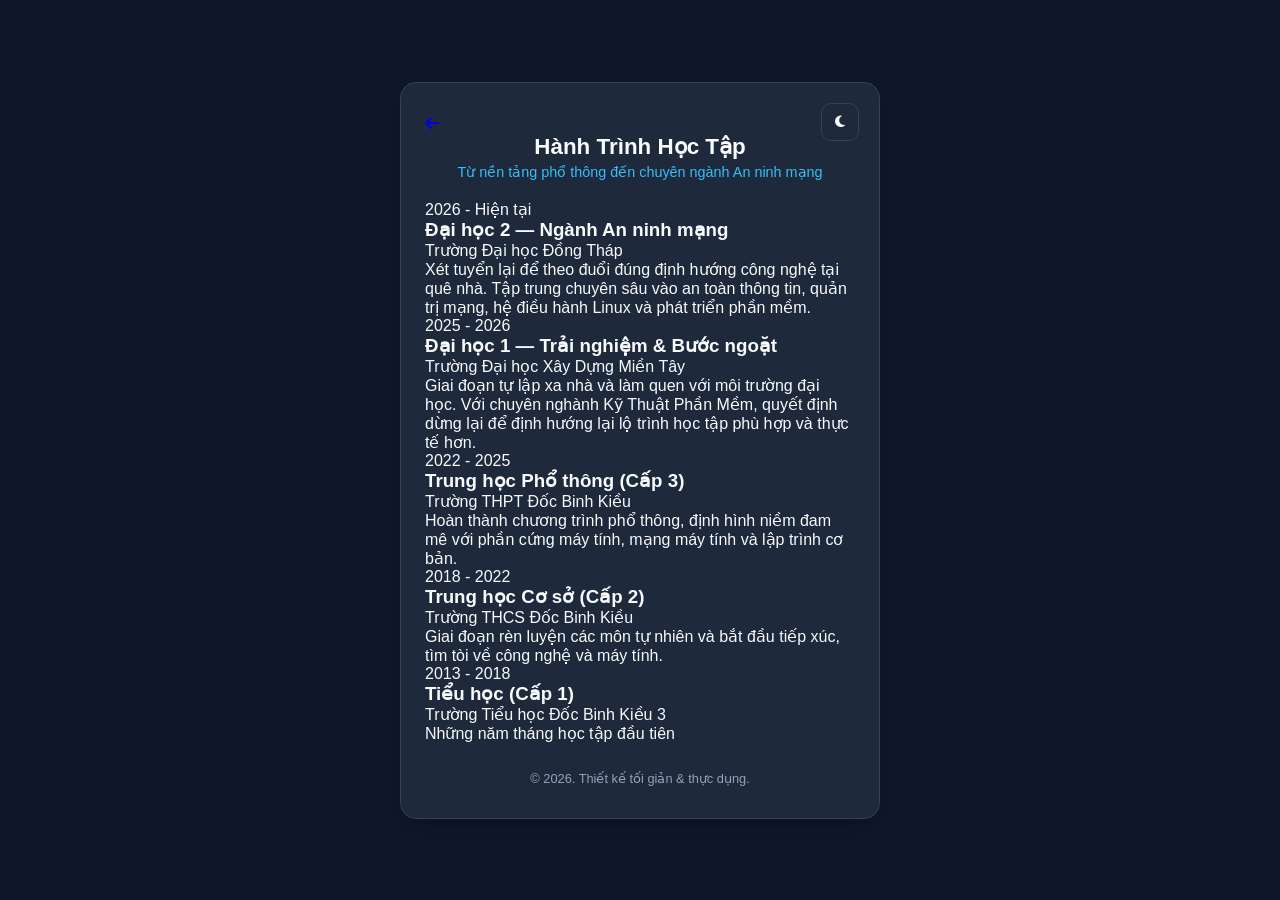
==== education.html @ 12145e3c "Add files via upload" ====
<!DOCTYPE html>
<html lang="vi">
<head>
    <meta charset="UTF-8">
    <meta name="viewport" content="width=device-width, initial-scale=1.0">
    <title>Quá Trình Học Tập | Portfolio</title>
    <link rel="stylesheet" href="style.css">
    <link rel="stylesheet" href="https://cdnjs.cloudflare.com/ajax/libs/font-awesome/6.5.0/css/all.min.css">
</head>
<body>
    <div class="container">
        <!-- Nút quay lại trang chủ -->
        <a href="index.html" class="back-btn" title="Quay lại trang chính">
            <i class="fa-solid fa-arrow-left"></i>
        </a>

        <!-- Nút chuyển đổi Dark/Light Mode -->
        <button id="theme-toggle" class="theme-btn" title="Đổi giao diện">
            <i class="fa-solid fa-moon"></i>
        </button>

        <header class="profile">
            <h1 class="name">Hành Trình Học Tập</h1>
            <p class="role">Từ nền tảng phổ thông đến chuyên ngành An ninh mạng</p>
        </header>

        <!-- Dòng thời gian (Timeline) -->
        <main class="timeline">
            <!-- Đại học 2 (Hiện tại) -->
            <div class="timeline-item current">
                <div class="timeline-dot"></div>
                <span class="timeline-date">2026 - Hiện tại</span>
                <h3 class="timeline-title">Đại học 2 — Ngành An ninh mạng</h3>
                <p class="timeline-school">Trường Đại học Đồng Tháp</p>
                <p class="timeline-desc">Xét tuyển lại để theo đuổi đúng định hướng công nghệ tại quê nhà. Tập trung chuyên sâu vào an toàn thông tin, quản trị mạng, hệ điều hành Linux và phát triển phần mềm.</p>
            </div>

            <!-- Đại học 1 -->
            <div class="timeline-item">
                <div class="timeline-dot"></div>
                <span class="timeline-date">2025 - 2026</span>
                <h3 class="timeline-title">Đại học 1 — Trải nghiệm & Bước ngoặt</h3>
                <p class="timeline-school">Trường Đại học Xây Dựng Miền Tây</p>
                <p class="timeline-desc">Giai đoạn tự lập xa nhà và làm quen với môi trường đại học. Với chuyên nghành Kỹ Thuật Phần Mềm, quyết định dừng lại để định hướng lại lộ trình học tập phù hợp và thực tế hơn.</p>
            </div>

            <!-- Cấp 3 -->
            <div class="timeline-item">
                <div class="timeline-dot"></div>
                <span class="timeline-date">2022 - 2025</span>
                <h3 class="timeline-title">Trung học Phổ thông (Cấp 3)</h3>
                <p class="timeline-school">Trường THPT Đốc Binh Kiều</p>
                <p class="timeline-desc">Hoàn thành chương trình phổ thông, định hình niềm đam mê với phần cứng máy tính, mạng máy tính và lập trình cơ bản.</p>
            </div>

            <!-- Cấp 2 -->
            <div class="timeline-item">
                <div class="timeline-dot"></div>
                <span class="timeline-date">2018 - 2022</span>
                <h3 class="timeline-title">Trung học Cơ sở (Cấp 2)</h3>
                <p class="timeline-school">Trường THCS Đốc Binh Kiều</p>
                <p class="timeline-desc">Giai đoạn rèn luyện các môn tự nhiên và bắt đầu tiếp xúc, tìm tòi về công nghệ và máy tính.</p>
            </div>

            <!-- Cấp 1 -->
            <div class="timeline-item">
                <div class="timeline-dot"></div>
                <span class="timeline-date">2013 - 2018</span>
                <h3 class="timeline-title">Tiểu học (Cấp 1)</h3>
                <p class="timeline-school">Trường Tiểu học Đốc Binh Kiều 3</p>
                <p class="timeline-desc">Những năm tháng học tập đầu tiên</p>
            </div>
        </main>

        <footer>
            <p>© 2026. Thiết kế tối giản & thực dụng.</p>
        </footer>
    </div>

    <!-- Script đồng bộ giao diện Sáng/Tối giữa các trang -->
    <script>
        const toggleBtn = document.getElementById('theme-toggle');
        const icon = toggleBtn.querySelector('i');

        // Kiểm tra chế độ đã lưu từ trang trước
        if (localStorage.getItem('theme') === 'light') {
            document.body.classList.add('light-mode');
            icon.classList.replace('fa-moon', 'fa-sun');
        }

        toggleBtn.addEventListener('click', () => {
            document.body.classList.toggle('light-mode');
            const isLight = document.body.classList.contains('light-mode');
            icon.classList.replace(isLight ? 'fa-moon' : 'fa-sun', isLight ? 'fa-sun' : 'fa-moon');
            localStorage.setItem('theme', isLight ? 'light' : 'dark');
        });
    </script>
</body>
</html>
---- style.css ----
:root {
    --bg-color: #0f172a;
    --card-bg: #1e293b;
    --text-primary: #f8fafc;
    --text-secondary: #94a3b8;
    --accent: #38bdf8;
    --border: #334155;
}

body.light-mode {
    --bg-color: #f1f5f9;
    --card-bg: #ffffff;
    --text-primary: #0f172a;
    --text-secondary: #475569;
    --accent: #0284c7;
    --border: #e2e8f0;
}

* {
    margin: 0;
    padding: 0;
    box-sizing: border-box;
    font-family: 'Inter', -apple-system, BlinkMacSystemFont, "Segoe UI", Roboto, sans-serif;
}

body {
    background-color: var(--bg-color);
    color: var(--text-primary);
    display: flex;
    justify-content: center;
    align-items: center;
    min-height: 100vh;
    padding: 20px;
    transition: background-color 0.25s, color 0.25s;
}

.container {
    width: 100%;
    max-width: 480px;
    background: var(--card-bg);
    border: 1px solid var(--border);
    border-radius: 16px;
    padding: 32px 24px;
    position: relative;
    box-shadow: 0 10px 25px -5px rgba(0, 0, 0, 0.3);
}

.theme-btn {
    position: absolute;
    top: 20px;
    right: 20px;
    background: transparent;
    border: 1px solid var(--border);
    color: var(--text-primary);
    width: 38px;
    height: 38px;
    border-radius: 10px;
    cursor: pointer;
    transition: 0.2s;
}

.theme-btn:hover {
    border-color: var(--accent);
    color: var(--accent);
}

.profile {
    text-align: center;
    margin-bottom: 20px;
}

.avatar {
    width: 100px;
    height: 100px;
    border-radius: 50%;
    object-fit: cover;
    border: 2px solid var(--accent);
    margin-bottom: 12px;
}

.name {
    font-size: 1.4rem;
    font-weight: 700;
    margin-bottom: 4px;
}

.role {
    color: var(--accent);
    font-size: 0.9rem;
    font-weight: 500;
    margin-bottom: 12px;
}

.bio {
    color: var(--text-secondary);
    font-size: 0.9rem;
    line-height: 1.5;
}

.tags {
    display: flex;
    flex-wrap: wrap;
    justify-content: center;
    gap: 8px;
    margin-bottom: 24px;
}

.tags span {
    background: var(--bg-color);
    color: var(--text-secondary);
    font-size: 0.75rem;
    padding: 4px 10px;
    border-radius: 6px;
    border: 1px solid var(--border);
}

.links {
    display: flex;
    flex-direction: column;
    gap: 12px;
}

.link-card {
    display: flex;
    align-items: center;
    justify-content: space-between;
    background: var(--bg-color);
    color: var(--text-primary);
    text-decoration: none;
    padding: 14px 18px;
    border-radius: 12px;
    border: 1px solid var(--border);
    font-size: 0.95rem;
    font-weight: 500;
    cursor: pointer;
    transition: transform 0.15s ease, border-color 0.15s ease;
    width: 100%;
}

.link-card i:first-child {
    font-size: 1.2rem;
    width: 28px;
    color: var(--accent);
    text-align: left;
}

.link-card span {
    flex: 1;
    text-align: left;
}

.link-card .arrow {
    font-size: 0.85rem;
    color: var(--text-secondary);
}

.link-card:hover {
    transform: translateY(-2px);
    border-color: var(--accent);
}

footer {
    text-align: center;
    margin-top: 28px;
    font-size: 0.8rem;
    color: var(--text-secondary);
}
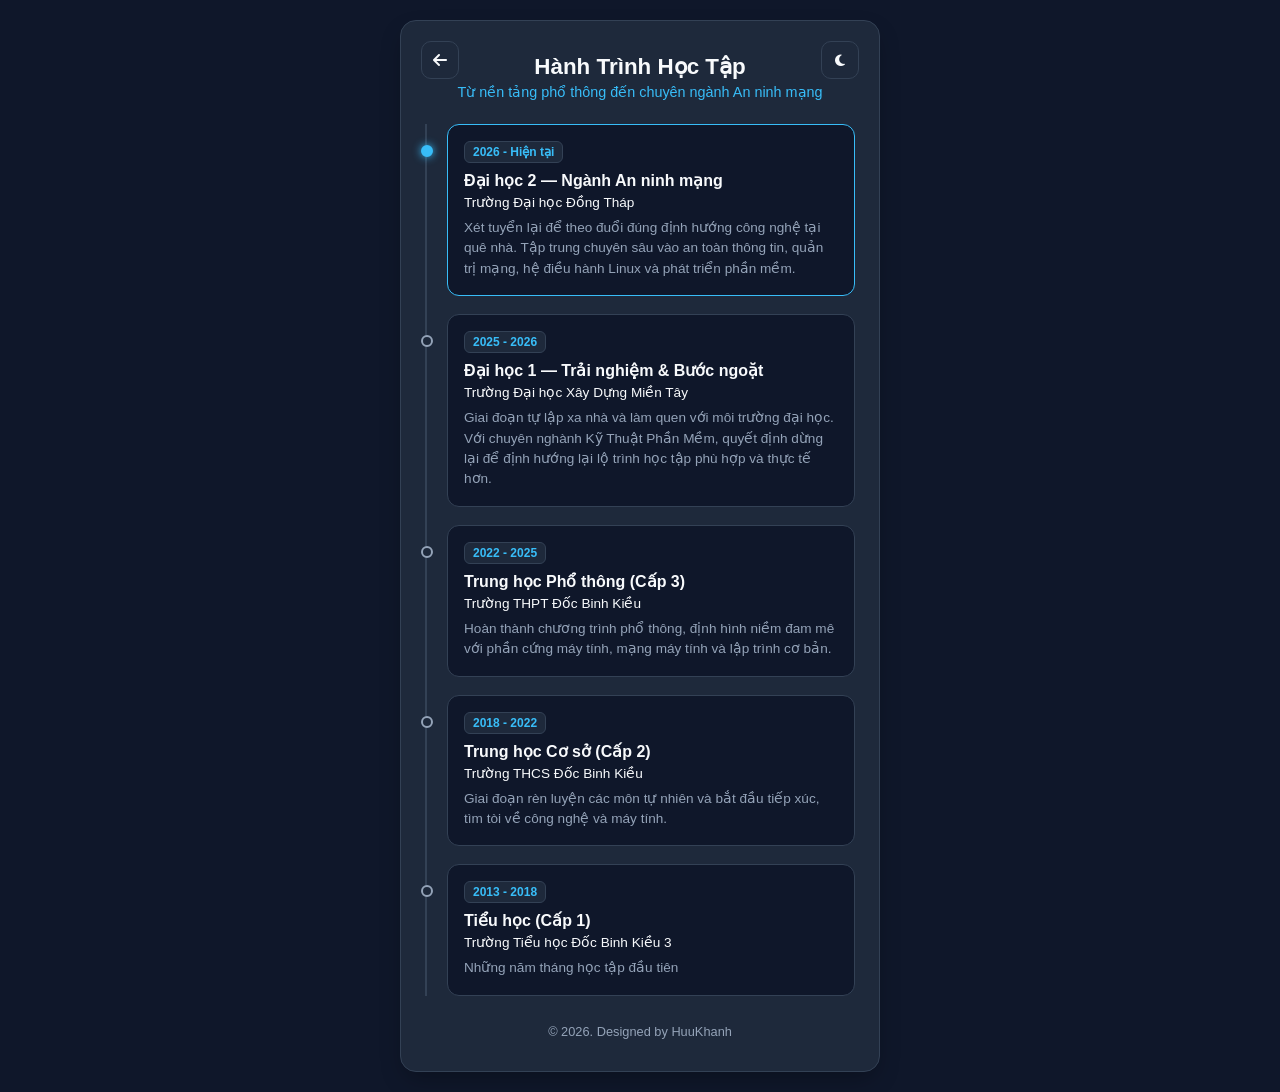
==== commit 88382296: "Update education.html" ====
--- a/education.html
+++ b/education.html
@@ -73,7 +73,7 @@
         </main>
 
         <footer>
-            <p>© 2026. Thiết kế tối giản & thực dụng.</p>
+            <p>© 2026. Designed by HuuKhanh</p>
         </footer>
     </div>
 
@@ -96,4 +96,4 @@
         });
     </script>
 </body>
-</html>+</html>
--- a/style.css
+++ b/style.css
@@ -164,4 +164,104 @@
     margin-top: 28px;
     font-size: 0.8rem;
     color: var(--text-secondary);
-}+}
+
+.back-btn {
+    position: absolute;
+    top: 20px;
+    left: 20px;
+    display: flex;
+    justify-content: center;
+    align-items: center;
+    border: 1px solid var(--border);
+    color: var(--text-primary);
+    width: 38px;
+    height: 38px;
+    border-radius: 10px;
+    text-decoration: none;
+    transition: 0.2s;
+}
+
+.back-btn:hover {
+    border-color: var(--accent);
+    color: var(--accent);
+}
+
+/* Giao diện Dòng thời gian (Timeline) */
+.timeline {
+    position: relative;
+    margin-top: 24px;
+    padding-left: 20px;
+    border-left: 2px solid var(--border);
+    display: flex;
+    flex-direction: column;
+    gap: 18px;
+}
+
+.timeline-item {
+    position: relative;
+    background: var(--bg-color);
+    border: 1px solid var(--border);
+    border-radius: 12px;
+    padding: 16px;
+    transition: transform 0.15s ease, border-color 0.15s ease;
+}
+
+.timeline-item:hover {
+    transform: translateX(4px);
+    border-color: var(--accent);
+}
+
+/* Làm nổi bật mốc học tập hiện tại */
+.timeline-item.current {
+    border-color: var(--accent);
+}
+
+/* Dấu chấm tròn trên trục thời gian */
+.timeline-dot {
+    position: absolute;
+    left: -27px;
+    top: 20px;
+    width: 12px;
+    height: 12px;
+    background: var(--card-bg);
+    border: 2px solid var(--text-secondary);
+    border-radius: 50%;
+}
+
+.timeline-item.current .timeline-dot {
+    background: var(--accent);
+    border-color: var(--accent);
+    box-shadow: 0 0 8px var(--accent);
+}
+
+.timeline-date {
+    display: inline-block;
+    font-size: 0.75rem;
+    font-weight: 600;
+    color: var(--accent);
+    background: var(--card-bg);
+    padding: 3px 8px;
+    border-radius: 6px;
+    border: 1px solid var(--border);
+    margin-bottom: 8px;
+}
+
+.timeline-title {
+    font-size: 1rem;
+    font-weight: 700;
+    margin-bottom: 4px;
+}
+
+.timeline-school {
+    font-size: 0.85rem;
+    font-weight: 500;
+    color: var(--text-primary);
+    margin-bottom: 8px;
+}
+
+.timeline-desc {
+    font-size: 0.85rem;
+    color: var(--text-secondary);
+    line-height: 1.5;
+}
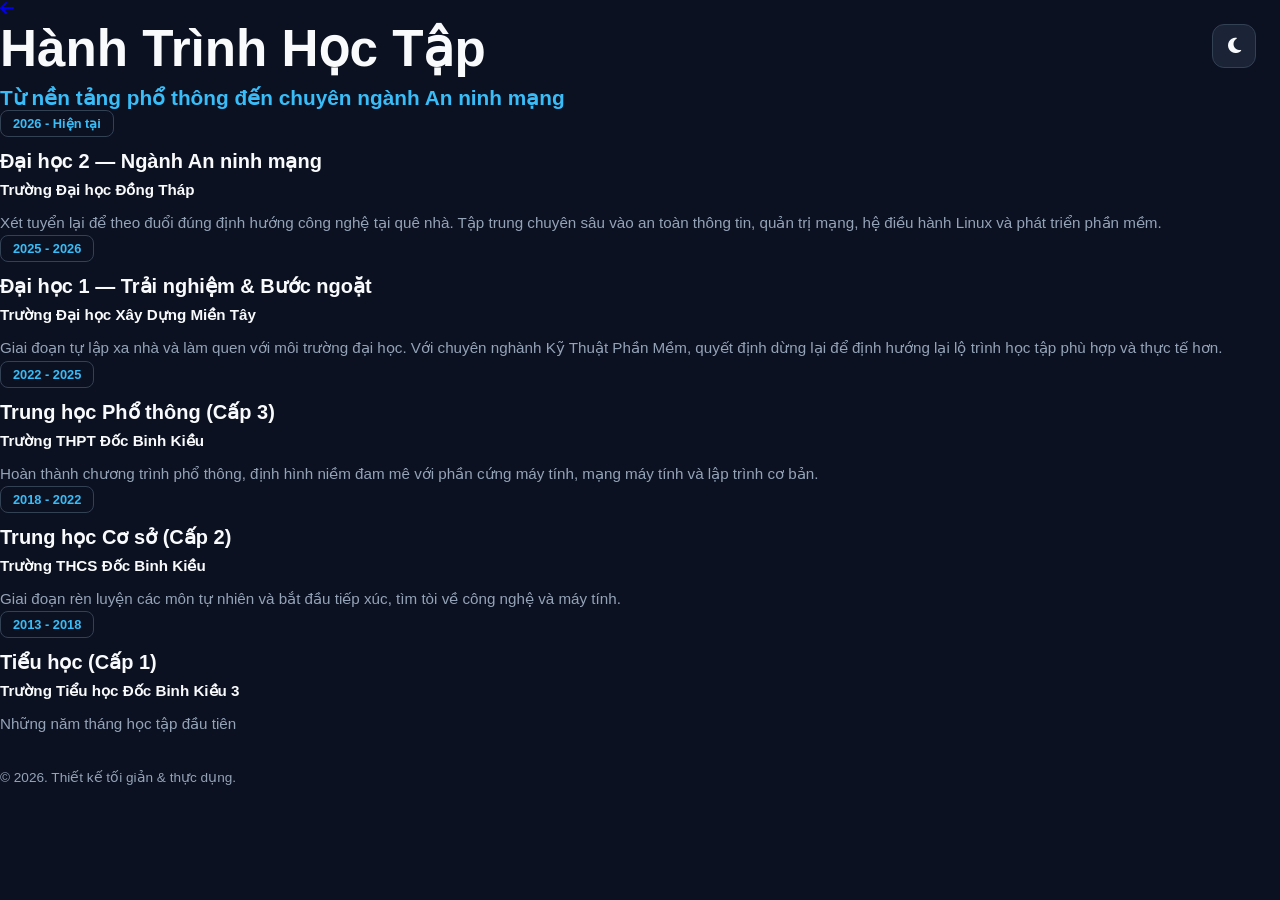
==== commit 342ba97f: "Add files via upload" ====
--- a/education.html
+++ b/education.html
@@ -73,7 +73,7 @@
         </main>
 
         <footer>
-            <p>© 2026. Designed by HuuKhanh</p>
+            <p>© 2026. Thiết kế tối giản & thực dụng.</p>
         </footer>
     </div>
 
@@ -96,4 +96,4 @@
         });
     </script>
 </body>
-</html>
+</html>
--- a/style.css
+++ b/style.css
@@ -1,19 +1,23 @@
 :root {
-    --bg-color: #0f172a;
-    --card-bg: #1e293b;
+    --bg-color: #0b1120;
+    --portal-bg: #111b33;
+    --card-bg: rgba(30, 41, 59, 0.85);
     --text-primary: #f8fafc;
     --text-secondary: #94a3b8;
     --accent: #38bdf8;
+    --accent-glow: rgba(56, 189, 248, 0.35);
     --border: #334155;
 }
 
 body.light-mode {
     --bg-color: #f1f5f9;
-    --card-bg: #ffffff;
+    --portal-bg: #e2e8f0;
+    --card-bg: rgba(255, 255, 255, 0.9);
     --text-primary: #0f172a;
     --text-secondary: #475569;
     --accent: #0284c7;
-    --border: #e2e8f0;
+    --accent-glow: rgba(2, 132, 199, 0.25);
+    --border: #cbd5e1;
 }
 
 * {
@@ -26,98 +30,338 @@
 body {
     background-color: var(--bg-color);
     color: var(--text-primary);
+    overflow-x: hidden;
+    transition: background-color 0.3s ease, color 0.3s ease;
+}
+
+/* Thanh tiến trình cuộn trên cùng */
+.scroll-progress {
+    position: fixed;
+    top: 0;
+    left: 0;
+    width: 100%;
+    height: 4px;
+    background: linear-gradient(90deg, var(--accent), #818cf8);
+    transform-origin: 0% 50%;
+    transform: scaleX(0);
+    z-index: 1000;
+}
+
+/* Nút đổi giao diện Sáng/Tối */
+.theme-btn {
+    position: fixed;
+    top: 24px;
+    right: 24px;
+    background: var(--card-bg);
+    backdrop-filter: blur(8px);
+    border: 1px solid var(--border);
+    color: var(--text-primary);
+    width: 44px;
+    height: 44px;
+    border-radius: 12px;
+    cursor: pointer;
+    z-index: 999;
+    font-size: 1.1rem;
+    transition: 0.2s;
+}
+
+.theme-btn:hover {
+    border-color: var(--accent);
+    color: var(--accent);
+    transform: scale(1.05);
+}
+
+/* Chỉ báo cuộn chuột */
+.scroll-indicator {
+    position: fixed;
+    bottom: 28px;
+    left: 50%;
+    transform: translateX(-50%);
+    display: flex;
+    flex-direction: column;
+    align-items: center;
+    gap: 6px;
+    color: var(--text-secondary);
+    font-size: 0.8rem;
+    z-index: 90;
+    pointer-events: none;
+    animation: bounce 2s infinite;
+}
+
+@keyframes bounce {
+    0%, 100% { transform: translate(-50%, 0); }
+    50% { transform: translate(-50%, 8px); }
+}
+
+/* Cấu trúc chung các Section */
+.section {
+    height: 100vh;
+    width: 100%;
     display: flex;
     justify-content: center;
     align-items: center;
-    min-height: 100vh;
-    padding: 20px;
-    transition: background-color 0.25s, color 0.25s;
-}
-
-.container {
+    position: relative;
+    overflow: hidden;
+    padding: 24px;
+}
+
+/* PHẦN 1: HERO & PORTAL */
+.hero-content {
+    text-align: center;
+    z-index: 2;
+    position: relative;
+}
+
+.avatar-wrapper {
+    position: relative;
+    width: 150px;
+    height: 150px;
+    margin: 0 auto 20px;
+    display: flex;
+    justify-content: center;
+    align-items: center;
+}
+
+.portal-ring {
+    position: absolute;
+    width: 100%;
+    height: 100%;
+    border-radius: 50%;
+    background: var(--portal-bg);
+    border: 2px solid var(--accent);
+    box-shadow: 0 0 35px var(--accent-glow);
+    z-index: -1;
+}
+
+.avatar {
+    width: 136px;
+    height: 136px;
+    border-radius: 50%;
+    object-fit: cover;
+    border: 3px solid var(--accent);
+}
+
+.name {
+    font-size: clamp(2rem, 5vw, 3.2rem);
+    font-weight: 800;
+    margin-bottom: 8px;
+}
+
+.role {
+    color: var(--accent);
+    font-size: clamp(1rem, 2.5vw, 1.3rem);
+    font-weight: 600;
+}
+
+/* Lớp phủ Giới thiệu & Kỹ năng hiện ra khi Zoom */
+.bio-overlay {
+    position: absolute;
+    max-width: 720px;
+    text-align: center;
+    z-index: 5;
+    padding: 24px;
+    pointer-events: auto;
+}
+
+.bio-Label {
+    color: var(--accent);
+    font-size: 0.85rem;
+    font-weight: 700;
+    letter-spacing: 2px;
+    margin-bottom: 16px;
+}
+
+.bio-text {
+    font-size: clamp(1.3rem, 3vw, 2rem);
+    line-height: 1.5;
+    margin-bottom: 32px;
+    font-weight: 700;
+}
+
+.tags {
+    display: flex;
+    flex-wrap: wrap;
+    justify-content: center;
+    gap: 12px;
+}
+
+.tag-item {
+    background: var(--bg-color);
+    color: var(--text-primary);
+    font-size: 0.95rem;
+    font-weight: 500;
+    padding: 10px 20px;
+    border-radius: 99px;
+    border: 1px solid var(--accent);
+    box-shadow: 0 4px 15px var(--accent-glow);
+    display: flex;
+    align-items: center;
+    gap: 8px;
+}
+
+.tag-item i {
+    color: var(--accent);
+}
+
+/* PHẦN 2: CUỘN NGANG HÀNH TRÌNH HỌC TẬP */
+.horizontal-section {
+    height: 100vh;
+    width: 100%;
+    overflow: hidden;
+    position: relative;
+    background-color: var(--bg-color);
+    display: flex;
+    flex-direction: column;
+    justify-content: center;
+}
+
+.edu-header {
+    position: absolute;
+    top: 10vh;
+    left: 8vw;
+    z-index: 10;
+}
+
+.edu-header h2 {
+    font-size: clamp(1.8rem, 4vw, 2.6rem);
+    font-weight: 800;
+    margin-bottom: 6px;
+}
+
+.edu-header p {
+    color: var(--accent);
+    font-size: 1rem;
+    font-weight: 500;
+}
+
+.horizontal-wrapper {
+    display: flex;
+    width: 500vw; /* 5 cột mốc học tập */
+    height: 100vh;
+    align-items: center;
+    position: relative;
+    padding-top: 60px;
+}
+
+.timeline-track {
+    position: absolute;
+    top: 50%;
+    left: 10vw;
+    width: 400vw;
+    height: 3px;
+    background: var(--border);
+    z-index: 1;
+}
+
+.timeline-progress-line {
+    width: 0%;
+    height: 100%;
+    background: var(--accent);
+    box-shadow: 0 0 12px var(--accent);
+}
+
+.edu-panel {
+    width: 100vw;
+    display: flex;
+    justify-content: center;
+    align-items: center;
+    padding: 24px;
+    z-index: 2;
+}
+
+.edu-card {
     width: 100%;
     max-width: 480px;
     background: var(--card-bg);
+    backdrop-filter: blur(12px);
     border: 1px solid var(--border);
-    border-radius: 16px;
-    padding: 32px 24px;
-    position: relative;
-    box-shadow: 0 10px 25px -5px rgba(0, 0, 0, 0.3);
-}
-
-.theme-btn {
-    position: absolute;
-    top: 20px;
-    right: 20px;
-    background: transparent;
+    border-radius: 20px;
+    padding: 28px;
+    position: relative;
+    box-shadow: 0 15px 35px -5px rgba(0, 0, 0, 0.3);
+}
+
+.edu-card.current {
+    border: 2px solid var(--accent);
+    box-shadow: 0 0 25px var(--accent-glow);
+}
+
+.edu-dot {
+    width: 16px;
+    height: 16px;
+    border-radius: 50%;
+    background: var(--accent);
+    box-shadow: 0 0 10px var(--accent);
+    margin-bottom: 16px;
+}
+
+.timeline-date {
+    display: inline-block;
+    font-size: 0.8rem;
+    font-weight: 700;
+    color: var(--accent);
+    background: var(--bg-color);
+    padding: 5px 12px;
+    border-radius: 8px;
     border: 1px solid var(--border);
+    margin-bottom: 12px;
+}
+
+.timeline-title {
+    font-size: 1.25rem;
+    font-weight: 700;
+    margin-bottom: 8px;
+}
+
+.timeline-school {
+    font-size: 0.95rem;
+    font-weight: 600;
     color: var(--text-primary);
-    width: 38px;
-    height: 38px;
-    border-radius: 10px;
-    cursor: pointer;
-    transition: 0.2s;
-}
-
-.theme-btn:hover {
-    border-color: var(--accent);
-    color: var(--accent);
-}
-
-.profile {
+    margin-bottom: 12px;
+    display: flex;
+    align-items: center;
+    gap: 8px;
+}
+
+.timeline-school i {
+    color: var(--accent);
+}
+
+.timeline-desc {
+    font-size: 0.95rem;
+    color: var(--text-secondary);
+    line-height: 1.6;
+}
+
+/* PHẦN 3: LINKS & LIÊN HỆ */
+.links-container {
+    width: 100%;
+    max-width: 520px;
+    background: var(--card-bg);
+    backdrop-filter: blur(12px);
+    border: 1px solid var(--border);
+    border-radius: 24px;
+    padding: 40px 28px;
     text-align: center;
-    margin-bottom: 20px;
-}
-
-.avatar {
-    width: 100px;
-    height: 100px;
-    border-radius: 50%;
-    object-fit: cover;
-    border: 2px solid var(--accent);
-    margin-bottom: 12px;
-}
-
-.name {
-    font-size: 1.4rem;
-    font-weight: 700;
-    margin-bottom: 4px;
-}
-
-.role {
-    color: var(--accent);
-    font-size: 0.9rem;
-    font-weight: 500;
-    margin-bottom: 12px;
-}
-
-.bio {
-    color: var(--text-secondary);
-    font-size: 0.9rem;
-    line-height: 1.5;
-}
-
-.tags {
-    display: flex;
-    flex-wrap: wrap;
-    justify-content: center;
-    gap: 8px;
-    margin-bottom: 24px;
-}
-
-.tags span {
-    background: var(--bg-color);
-    color: var(--text-secondary);
-    font-size: 0.75rem;
-    padding: 4px 10px;
-    border-radius: 6px;
-    border: 1px solid var(--border);
+    box-shadow: 0 20px 40px -10px rgba(0, 0, 0, 0.35);
+}
+
+.section-title {
+    font-size: 1.8rem;
+    font-weight: 800;
+    margin-bottom: 6px;
+}
+
+.section-subtitle {
+    color: var(--text-secondary);
+    font-size: 0.95rem;
+    margin-bottom: 28px;
 }
 
 .links {
     display: flex;
     flex-direction: column;
-    gap: 12px;
+    gap: 14px;
 }
 
 .link-card {
@@ -127,19 +371,19 @@
     background: var(--bg-color);
     color: var(--text-primary);
     text-decoration: none;
-    padding: 14px 18px;
-    border-radius: 12px;
+    padding: 16px 20px;
+    border-radius: 14px;
     border: 1px solid var(--border);
-    font-size: 0.95rem;
-    font-weight: 500;
+    font-size: 1rem;
+    font-weight: 600;
     cursor: pointer;
-    transition: transform 0.15s ease, border-color 0.15s ease;
+    transition: transform 0.2s ease, border-color 0.2s ease, box-shadow 0.2s ease;
     width: 100%;
 }
 
 .link-card i:first-child {
-    font-size: 1.2rem;
-    width: 28px;
+    font-size: 1.3rem;
+    width: 32px;
     color: var(--accent);
     text-align: left;
 }
@@ -150,118 +394,24 @@
 }
 
 .link-card .arrow {
+    font-size: 0.9rem;
+    color: var(--text-secondary);
+}
+
+.link-card:hover {
+    transform: translateY(-3px);
+    border-color: var(--accent);
+    box-shadow: 0 6px 20px var(--accent-glow);
+}
+
+footer {
+    margin-top: 32px;
     font-size: 0.85rem;
     color: var(--text-secondary);
 }
 
-.link-card:hover {
-    transform: translateY(-2px);
-    border-color: var(--accent);
-}
-
-footer {
-    text-align: center;
-    margin-top: 28px;
-    font-size: 0.8rem;
-    color: var(--text-secondary);
-}
-
-.back-btn {
-    position: absolute;
-    top: 20px;
-    left: 20px;
-    display: flex;
-    justify-content: center;
-    align-items: center;
-    border: 1px solid var(--border);
-    color: var(--text-primary);
-    width: 38px;
-    height: 38px;
-    border-radius: 10px;
-    text-decoration: none;
-    transition: 0.2s;
-}
-
-.back-btn:hover {
-    border-color: var(--accent);
-    color: var(--accent);
-}
-
-/* Giao diện Dòng thời gian (Timeline) */
-.timeline {
-    position: relative;
-    margin-top: 24px;
-    padding-left: 20px;
-    border-left: 2px solid var(--border);
-    display: flex;
-    flex-direction: column;
-    gap: 18px;
-}
-
-.timeline-item {
-    position: relative;
-    background: var(--bg-color);
-    border: 1px solid var(--border);
-    border-radius: 12px;
-    padding: 16px;
-    transition: transform 0.15s ease, border-color 0.15s ease;
-}
-
-.timeline-item:hover {
-    transform: translateX(4px);
-    border-color: var(--accent);
-}
-
-/* Làm nổi bật mốc học tập hiện tại */
-.timeline-item.current {
-    border-color: var(--accent);
-}
-
-/* Dấu chấm tròn trên trục thời gian */
-.timeline-dot {
-    position: absolute;
-    left: -27px;
-    top: 20px;
-    width: 12px;
-    height: 12px;
-    background: var(--card-bg);
-    border: 2px solid var(--text-secondary);
-    border-radius: 50%;
-}
-
-.timeline-item.current .timeline-dot {
-    background: var(--accent);
-    border-color: var(--accent);
-    box-shadow: 0 0 8px var(--accent);
-}
-
-.timeline-date {
-    display: inline-block;
-    font-size: 0.75rem;
-    font-weight: 600;
-    color: var(--accent);
-    background: var(--card-bg);
-    padding: 3px 8px;
-    border-radius: 6px;
-    border: 1px solid var(--border);
-    margin-bottom: 8px;
-}
-
-.timeline-title {
-    font-size: 1rem;
-    font-weight: 700;
-    margin-bottom: 4px;
-}
-
-.timeline-school {
+.loop-hint {
+    margin-top: 16px;
     font-size: 0.85rem;
-    font-weight: 500;
-    color: var(--text-primary);
-    margin-bottom: 8px;
-}
-
-.timeline-desc {
-    font-size: 0.85rem;
-    color: var(--text-secondary);
-    line-height: 1.5;
-}
+    color: var(--text-secondary);
+}
